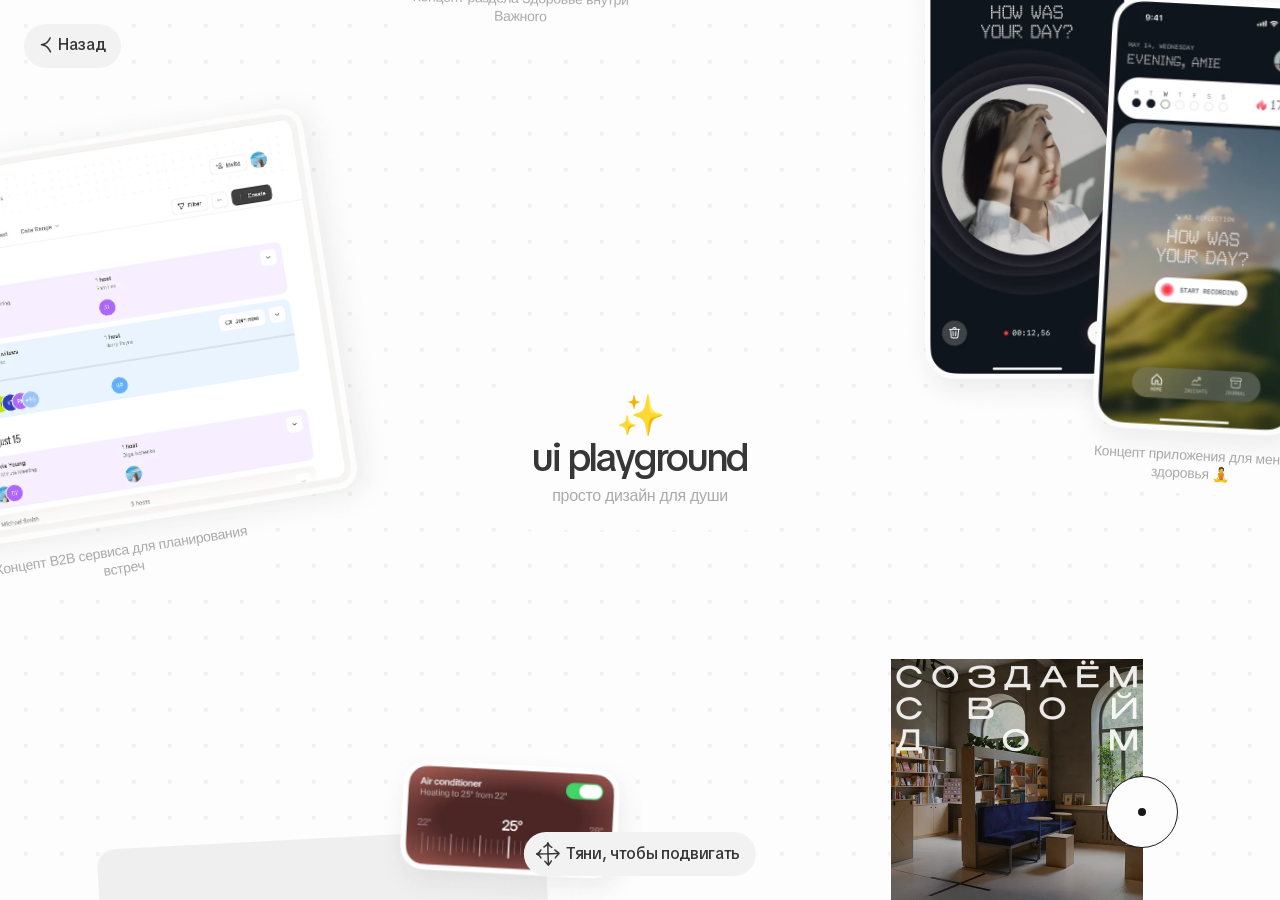
==== playground/index.html @ 8f20f281 "Add a pannable UI playground and update the site to Толмачева. The homepage teaser now opens a board" ====
<!doctype html>
<html lang="ru">
  <head>
    <meta charset="UTF-8" />
    <meta name="viewport" content="width=device-width, initial-scale=1.0" />
    <title>UI playground — Оля Толмачева — портфолио</title>
    <link rel="icon" href="../assets/ui/favicon.svg" type="image/svg+xml" />
    <link rel="icon" href="../assets/ui/favicon.png" type="image/png" sizes="32x32" />
    <link rel="apple-touch-icon" href="../assets/ui/apple-touch-icon.png" />
    <link rel="stylesheet" href="../styles.css" />
    <link rel="stylesheet" href="../playground.css" />
    <script>document.documentElement.classList.add("with-reveal");</script>
    <noscript><style>.portfolio, .portfolio img { opacity: 1; transform: none; }</style></noscript>
  </head>
  <body>
    <main class="portfolio board-page" aria-label="UI playground">
      <header class="board-chrome">
        <a class="board-back" href="../index.html">
          <img class="board-back__icon" src="../assets/ui/chevron-back.svg" alt="" width="20" height="20" />
          Назад
        </a>
      </header>

      <div class="board" data-board>
        <div class="board__canvas" data-board-canvas>
          <div class="board-title" data-board-title>
            <p class="board-title__name">✨ <br> ui playground</p>
            <p class="board-title__lead">просто дизайн для души</p>
          </div>

          <p class="board-item board-note" data-board-item style="--rot: 3deg; --hover-tilt: -3deg; left: 1190px; top: 440px; width: 229px;">Концепт приложения для&nbsp;мент. здоровья 🧘</p>
          <p class="board-item board-note" data-board-item style="--rot: -9deg; --hover-tilt: 3deg; left: 90px; top: 535px; width: 293px;">Концепт B2B сервиса для&nbsp;планирования встреч</p>
          <p class="board-item board-note" data-board-item style="--rot: 0deg; --hover-tilt: 3deg; left: 1002px; top: 920px; width: 252px;">Из концепта редизайна лендинга арх. бюро</p>
          <p class="board-item board-note" data-board-item style="--rot: -3deg; --hover-tilt: 3deg; left: 336px; top: 1299px; width: 252px;">Концепт приложения для&nbsp;умного дома</p>
          <p class="board-item board-note" data-board-item style="--rot: 1deg; --hover-tilt: 1deg; left: 512px; top: -17px; width: 245px;">Концепт раздела Здоровье внутри Важного</p>
          <p class="board-item board-note" data-board-item style="--rot: 0deg; --hover-tilt: 2deg; left: 1663px; top: 850px; width: 252px;">Из концепта редизайна лендинга арх. бюро</p>

          <figure class="board-item board-item--image" data-board-item style="--rot: 0deg; --hover-tilt: 4deg; left: 1015px; top: -64px; width: 260px;">
            <picture>
              <source type="image/webp" srcset="../assets/playground/pieces/phone-record.webp" />
              <img class="board-item__img" src="../assets/playground/pieces/phone-record.png" alt="" width="566" height="1062" />
            </picture>
          </figure>
          <figure class="board-item board-item--image" data-board-item style="--rot: 3deg; --hover-tilt: -4deg; left: 1192px; top: -11px; width: 260px;">
            <picture>
              <source type="image/webp" srcset="../assets/playground/pieces/phone-checkin.webp" />
              <img class="board-item__img" src="../assets/playground/pieces/phone-checkin.png" alt="" width="566" height="1062" />
            </picture>
          </figure>

          <figure class="board-item board-item--image" data-board-item style="--rot: -9deg; --hover-tilt: 3deg; left: -114px; top: 124px; width: 600px;">
            <picture>
              <source type="image/webp" srcset="../assets/playground/pieces/meetings-ui.webp" />
              <img class="board-item__img" src="../assets/playground/pieces/meetings-ui.png" alt="" width="1174" height="877" />
            </picture>
          </figure>

          <figure class="board-item board-item--image" data-board-item style="--rot: 0deg; --hover-tilt: 3deg; left: 1005px; top: 665px; width: 252px;">
            <picture>
              <source type="image/webp" srcset="../assets/playground/pieces/arch-square.webp" />
              <img class="board-item__img" src="../assets/playground/pieces/arch-square.png" alt="" width="504" height="504" />
            </picture>
          </figure>
          <figure class="board-item board-item--image" data-board-item style="--rot: 0deg; --hover-tilt: -6deg; left: 1220px; top: 782px; width: 72px;">
            <img class="board-item__img" src="../assets/playground/pieces/arch-cursor.svg" alt="" width="72" height="72" />
          </figure>

          <figure class="board-item board-item--image" data-board-item style="--rot: -6deg; --hover-tilt: 4deg; left: 765px; top: -441px; width: 210px; z-index: 11;">
            <picture>
              <source type="image/webp" srcset="../assets/playground/pieces/wiget-2-blue.webp" />
              <img class="board-item__img" src="../assets/playground/pieces/wiget-2-blue.png" alt="" width="444" height="434" />
            </picture>
          </figure>
          <figure class="board-item board-item--image" data-board-item style="--rot: 7deg; --hover-tilt: -4deg; left: 650px; top: -559px; width: 210px; z-index: 10;">
            <picture>
              <source type="image/webp" srcset="../assets/playground/pieces/wiget-1-pink.webp" />
              <img class="board-item__img" src="../assets/playground/pieces/wiget-1-pink.png" alt="" width="450" height="439" />
            </picture>
          </figure>
          <figure class="board-item board-item--image" data-board-item style="--rot: 1deg; --hover-tilt: -3deg; left: 512px; top: -471px; width: 260px;">
            <picture>
              <source type="image/webp" srcset="../assets/playground/pieces/health-phone.webp" />
              <img class="board-item__img" src="../assets/playground/pieces/health-phone.png" alt="" width="566" height="1058" />
            </picture>
          </figure>

          <figure class="board-item board-item--image" data-board-item style="--rot: -3deg; --hover-tilt: 4deg; left: 222px; top: 844px; width: 448px;">
            <picture>
              <source type="image/webp" srcset="../assets/playground/pieces/smart-home.webp" />
              <img class="board-item__img" src="../assets/playground/pieces/smart-home.png" alt="" width="896" height="896" />
            </picture>
          </figure>
          <figure class="board-item board-item--image" data-board-item style="--rot: 3deg; --hover-tilt: -4deg; left: 492px; top: 755px; width: 270px;">
            <picture>
              <source type="image/webp" srcset="../assets/playground/pieces/temperature.webp" />
              <img class="board-item__img" src="../assets/playground/pieces/temperature.png" alt="" width="603" height="365" />
            </picture>
          </figure>

          <figure class="board-item board-item--image" data-board-item style="--rot: 0deg; --hover-tilt: 2deg; left: 1573px; top: 536px; width: 461px;">
            <picture>
              <source type="image/webp" srcset="../assets/playground/pieces/arch-want.webp" />
              <img class="board-item__img" src="../assets/playground/pieces/arch-want.png" alt="" width="1042" height="784" />
            </picture>
          </figure>
        </div>
      </div>

      <p class="board-hint">
        <img class="board-hint__icon" src="../assets/playground/pieces/drag-icon.svg" alt="" width="24" height="24" />
        Тяни, чтобы подвигать
      </p>
    </main>

    <script src="../assets/js/playground-board.js"></script>
  </body>
</html>
---- styles.css ----
@font-face {
  font-family: "TikTok Sans";
  font-style: normal;
  font-weight: 400 500;
  font-display: swap;
  src: url("./assets/fonts/tiktok-sans-cyrillic.woff2") format("woff2");
  unicode-range: U+0301, U+0400-045F, U+0490-0491, U+04B0-04B1, U+2116;
}

@font-face {
  font-family: "TikTok Sans";
  font-style: normal;
  font-weight: 400 500;
  font-display: swap;
  src: url("./assets/fonts/tiktok-sans-latin-ext.woff2") format("woff2");
  unicode-range: U+0100-02BA, U+02BD-02C5, U+02C7-02CC, U+02CE-02D7, U+02DD-02FF, U+0304, U+0308, U+0329, U+1D00-1DBF, U+1E00-1E9F, U+1EF2-1EFF, U+2020, U+20A0-20C0, U+2113, U+2C60-2C7F, U+A720-A7FF;
}

@font-face {
  font-family: "TikTok Sans";
  font-style: normal;
  font-weight: 400 500;
  font-display: swap;
  src: url("./assets/fonts/tiktok-sans-latin.woff2") format("woff2");
  unicode-range: U+0000-00FF, U+0131, U+0152-0153, U+02BB-02BC, U+02C6, U+02DA, U+02DC, U+0304, U+0308, U+0329, U+2000-206F, U+20AC, U+2122, U+2191, U+2193, U+2212, U+2215, U+FEFF, U+FFFD;
}

:root {
  --color-bg: #fdfdfd;
  --color-bg-secondary: #f2f2f2;
  --color-dot: #EEEEEE;
  --dot-size: 4px;
  --dot-spacing: 36px;
  --color-surface: #f2f2f2;
  --color-text-primary: #373737;
  --color-text-secondary: #aaa;
  --color-text-contrast: #fff;
  --color-dark: #1e1e1e;
  --color-dark-alpha: rgba(255, 255, 255, 0.15);
  --radius-card: 8px;
  --radius-pill: 26px;
  --font-main: "Suisse Intl", "Inter", "Segoe UI", sans-serif;
  --font-display: "TikTok Sans", var(--font-main);
  --color-accent: #b5f874;
  --color-border: #dadada;
  --card-media-height: 280px;
  --cards-column-gap: 20px;
  --card-text-block-height: 46px;
}

* {
  box-sizing: border-box;
}

html,
body {
  height: 100%;
  margin: 0;
  background-color: var(--color-bg);
  color: var(--color-text-primary);
  font-family: var(--font-main);
  overflow: hidden;
  min-width: 0;
  -webkit-font-smoothing: antialiased;
  -moz-osx-font-smoothing: grayscale;
}

.portfolio {
  min-height: 100vh;
  display: flex;
  justify-content: center;
  position: relative;
  overflow: hidden;
  overflow-x: clip;
  isolation: isolate;
  max-width: 100%;
  opacity: 0;
  transform: translateY(-14px);
  transition:
    opacity 0.6s ease,
    transform 0.6s cubic-bezier(0.22, 1, 0.36, 1);
}

.portfolio.is-visible {
  opacity: 1;
  transform: translateY(0);
}

html.with-reveal :is(
  .case-hero-media,
  .case-panel,
  .case-media-panel,
  .case-carousel,
  .projects .card,
  .content > .playground,
  .content > .footer
) {
  opacity: 0;
  transform: translateY(14px);
  transition:
    opacity 0.6s ease,
    transform 0.6s cubic-bezier(0.22, 1, 0.36, 1);
}

html.with-reveal :is(
  .case-hero-media,
  .case-panel,
  .case-media-panel,
  .case-carousel,
  .projects .card,
  .content > .playground,
  .content > .footer
).reveal-up {
  transform: translateY(-14px);
}

html.with-reveal :is(
  .case-hero-media,
  .case-panel,
  .case-media-panel,
  .case-carousel,
  .projects .card,
  .content > .playground,
  .content > .footer
).is-inview {
  opacity: 1;
  transform: none;
}

html.with-reveal .case-split > .case-media-panel.is-inview {
  transition-delay: 40ms;
}

.portfolio img:not(.card__image):not(.playground__img):not(.menu__chevron):not(.playground__chevron):not(.footer__arrow):not(.case-back__icon):not(.board-back__icon):not(.board-hint__icon):not(.case-nav__marker):not(.case-list__bullet):not(.case-hero-media__img):not(.case-hero-lottie__layer):not(.case-media-panel__img):not(.case-carousel__media):not(.case-carousel__control-icon):not(.case-title__underline):not(.board-item__img) {
  opacity: 0;
  transform: translateY(-10px);
  transition:
    opacity 0.5s ease,
    transform 0.5s cubic-bezier(0.22, 1, 0.36, 1);
}

.portfolio img:not(.card__image):not(.playground__img):not(.menu__chevron):not(.playground__chevron):not(.footer__arrow):not(.case-back__icon):not(.board-back__icon):not(.board-hint__icon):not(.case-nav__marker):not(.case-list__bullet):not(.case-hero-media__img):not(.case-hero-lottie__layer):not(.case-media-panel__img):not(.case-carousel__media):not(.case-carousel__control-icon):not(.case-title__underline):not(.board-item__img).is-loaded {
  opacity: 1;
  transform: translateY(0);
}

.portfolio::before {
  content: "";
  position: fixed;
  inset: 24px;
  z-index: 0;
  pointer-events: none;
  background-color: var(--color-bg);
  background-image: url("./assets/ui/dot-square.svg");
  background-size: var(--dot-spacing) var(--dot-spacing);
}

.portfolio__container {
  width: min(1440px, 100%);
  max-width: 100%;
  min-width: 0;
  min-height: 100vh;
  padding: 0 24px;
  display: grid;
  grid-template-columns: minmax(0, 1fr) minmax(0, 2.05fr);
  gap: 20px;
  position: relative;
  z-index: 2;
}

.profile {
  height: 100vh;
  min-width: 0;
  max-width: 100%;
  display: flex;
  flex-direction: column;
  justify-content: space-between;
  padding: 24px 0;
  position: sticky;
  top: 0;
}

.profile > div:first-child {
  display: flex;
  flex-direction: column;
  gap: 24px;
}

.profile__avatar-block {
  position: relative;
  width: 157px;
  height: 84px;
  margin-bottom: 8px;
}

.profile__avatar-frame {
  position: absolute;
  left: -1px;
  top: -1px;
  padding: 4px;
  border-radius: 20px;
  background: #fff;
  box-shadow: 1px 2px 2px rgba(0, 0, 0, 0.1);
  transform: rotate(2deg);
}

.profile__avatar {
  width: 72px;
  height: 72px;
  border-radius: 16px;
  display: block;
  object-fit: cover;
  object-position: bottom;
}

.profile__name {
  position: absolute;
  left: 58px;
  top: 51px;
  width: 138px;
  z-index: 3;
}

.profile__name-badge {
  width: 138px;
  height: auto;
  display: block;
}

.profile__name-hint {
  position: absolute;
  left: 50%;
  top: calc(100% + 6px);
  transform: translateX(-50%) translateY(2px);
  opacity: 0;
  pointer-events: none;
  white-space: nowrap;
  padding: 8px 10px;
  border-radius: 32px;
  background: var(--color-bg);
  box-shadow: 0 4px 12px rgba(30, 30, 30, 0.10);
  border: 1px solid rgba(30, 30, 30, 0.10);
  color: var(--color-text-primary);
  font-family: var(--font-display);
  font-variation-settings: "wdth" 100;
  font-size: 14px;
  line-height: 18px;
  letter-spacing: -0.02em;
  font-weight: 500;
  transition:
    opacity 200ms ease,
    transform 200ms ease;
}

@media (hover: hover) {
  .profile__name:hover .profile__name-hint {
    opacity: 1;
    transform: translateX(-50%) translateY(0);
  }
}

.profile__about {
  width: 100%;
  max-width: 320px;
  margin: 0;
  font-size: 16px;
  line-height: 20px;
  letter-spacing: -0.02em;
}

.profile__about-arrow {
  display: inline-block;
  vertical-align: middle;
  margin-left: 2px;
  width: 35px;
  height: auto;
}

.profile__bottom {
  position: relative;
  display: flex;
  flex-direction: column;
  gap: 0;
}

.profile__squiggle {
  position: absolute;
  left: -24px;
  bottom: 86px;
  width: 255px;
  height: auto;
  pointer-events: none;
  user-select: none;
}

.content {
  max-height: 100vh;
  min-height: 0;
  min-width: 0;
  max-width: 100%;
  display: flex;
  flex-direction: column;
  gap: 20px;
  overflow-y: auto;
  scrollbar-width: none;
  padding: 24px 0 24px 0;
  background: var(--color-bg);
}

.projects {
  display: grid;
  grid-template-columns: repeat(2, minmax(0, 1fr));
  gap: 20px;
  min-width: 0;
  max-width: 100%;
}

.projects__col {
  display: flex;
  flex-direction: column;
  gap: var(--cards-column-gap);
}

.card {
  cursor: pointer;
  display: flex;
  flex-direction: column;
}

.card--link {
  text-decoration: none;
  color: inherit;
}

.card--link:visited {
  color: inherit;
}

.card__media {
  display: block;
  position: relative;
  width: 100%;
  height: var(--card-media-height);
  border-radius: var(--radius-card);
  overflow: hidden;
  flex-shrink: 0;
  background: var(--color-surface);
}

.card__media--tall {
  height: calc(var(--card-media-height) * 2 + var(--cards-column-gap) + var(--card-text-block-height));
}

.card__media--layered {
  background: #3a1458;
}

.card__media--layered picture {
  position: relative;
  z-index: 1;
  display: block;
  width: 100%;
  height: 100%;
}

.card__video {
  position: absolute;
  inset: 0;
  width: 100%;
  height: 100%;
  object-fit: cover;
  object-position: center;
  pointer-events: none;
  transform: translateY(0) scale(1);
  transition: transform 300ms ease-in-out;
}

.card__image {
  width: 100%;
  height: 100%;
  object-fit: cover;
  object-position: center;
  display: block;
  position: relative;
  z-index: 1;
  transform: translateY(0) scale(1);
  transition: transform 300ms ease-in-out;
}

.card__image--tall {
  object-fit: cover;
}

.card__meta {
  margin: 8px 0 0;
  padding-left: 4px;
  font-size: 14px;
  line-height: 18px;
  color: var(--color-text-secondary);
  letter-spacing: -0.02em;
}

.card__title {
  margin: 0;
  padding-left: 4px;
  font-family: var(--font-display);
  font-variation-settings: "wdth" 100;
  font-size: 16px;
  line-height: 20px;
  letter-spacing: -0.02em;
  font-weight: 500;
  transition: opacity 300ms ease-in-out;
}

.card__media:hover .card__image,
.card--link:hover .card__image,
.card__media:hover .card__video,
.card--link:hover .card__video {
  transform: translateY(-1px) scale(1.04);
}

.card__title:hover,
.card--link:hover .card__title {
  opacity: 0.6;
}

.playground {
  display: block;
  text-decoration: none;
  color: inherit;
  cursor: pointer;
  position: relative;
  width: 100%;
  height: 280px;
  border-radius: var(--radius-card);
  overflow: hidden;
  isolation: isolate;
  flex-shrink: 0;
}

.playground__layer {
  position: absolute;
  inset: 0;
}

.playground__img {
  width: 100%;
  height: 100%;
  display: block;
  object-fit: cover;
  transform: translateY(0) scale(1);
  transition: transform 300ms ease-in-out;
}

.playground__layer--fg {
  z-index: 1;
}

.playground__blur {
  position: absolute;
  left: 0;
  right: 0;
  bottom: 0;
  z-index: 2;
  padding: 20px;
  display: flex;
  align-items: flex-end;
  justify-content: space-between;
  background: rgba(255, 255, 255, 0.01);
}

.playground__tag {
  display: inline-flex;
  align-items: center;
  min-height: 36px;
  padding: 8px 12px 10px;
  border-radius: 35px;
  background: var(--color-dark-alpha);
  backdrop-filter: blur(4px);
  color: var(--color-text-contrast);
  font-size: 16px;
  line-height: 20px;
  letter-spacing: -0.02em;
  font-weight: 450;
  transition: opacity 300ms ease-in-out;
}

.playground__button {
  width: 36px;
  height: 36px;
  border: 0;
  padding: 0;
  border-radius: 48px;
  background: var(--color-dark-alpha);
  backdrop-filter: blur(4px);
  display: inline-flex;
  align-items: center;
  justify-content: center;
}

.playground__chevron {
  display: block;
  width: 20px;
  height: 20px;
  transform: scaleX(-1);
}

.playground__button:hover {
  opacity: 0.7;
  transition: background-color 300ms ease-in-out, opacity 300ms ease-in-out;
}

.playground__button:focus-visible {
  outline: 2px solid var(--color-text-contrast);
  outline-offset: 2px;
}

.playground:hover .playground__img {
  transform: translateY(-1px) scale(1.04);
}

.playground__tag:hover {
  opacity: 0.6;
}

.footer {
  position: relative;
  box-sizing: border-box;
  height: 84px;
  width: 100%;
  max-width: 100%;
  min-width: 0;
  background: var(--color-dark);
  color: var(--color-text-contrast);
  border-radius: var(--radius-card);
  padding: 0 20px 0 24px;
  display: flex;
  align-items: center;
  justify-content: space-between;
  gap: 16px;
  overflow: hidden;
  flex-shrink: 0;
}

.footer__text {
  margin: 0;
  min-width: 0;
  display: flex;
  align-items: flex-start;
  flex-wrap: wrap;
  gap: 0;
  font-family: var(--font-display);
  font-size: 24px;
  line-height: 28px;
  font-weight: 500;
  letter-spacing: -0.03em;
  text-transform: lowercase;
  font-variation-settings: "wdth" 100;
}

@media (min-width: 1121px) {
  .footer__text {
    height: 30px;
    flex-wrap: nowrap;
    white-space: nowrap;
  }
}

.footer__highlight {
  display: block;
  margin-left: 2px;
  flex-shrink: 0;
}

.footer__arrow {
  position: absolute;
  right: 394px;
  top: -21px;
  width: 52px;
  height: auto;
  pointer-events: none;
  user-select: none;
  transform: scaleX(-1) rotate(20deg);
}

.footer__contacts {
  position: relative;
  z-index: 1;
  display: flex;
  align-items: center;
  gap: 0;
  flex-wrap: wrap;
  max-width: 100%;
  min-width: 0;
}

.menu {
  display: flex;
  align-items: center;
  gap: 0;
  flex-wrap: wrap;
  max-width: 100%;
  min-width: 0;
}

.menu__button {
  text-decoration: none;
  border-radius: var(--radius-pill);
  height: 44px;
  padding: 12px 16px 15px;
  display: inline-flex;
  align-items: center;
  color: var(--color-text-contrast);
  font-family: var(--font-display);
  font-variation-settings: "wdth" 100;
  font-size: 16px;
  line-height: 20px;
  letter-spacing: -0.02em;
  font-weight: 500;
  transition: background-color 300ms ease-in-out, opacity 300ms ease-in-out;
}

.menu__button--nav {
  background: var(--color-surface);
  color: var(--color-text-primary);
}

.menu__button--nav:hover {
  background: #B5F874;
  color: var(--color-text-primary);
}

.menu__button--resume {
  padding-right: 12px;
}

.menu__chevron {
  display: block;
  width: 20px;
  height: 20px;
  transform: scaleX(-1);
}

.menu__button--secondary {
  background: var(--color-dark-alpha);
}

.menu__button--secondary:hover {
  opacity: 0.7;
}

.bottom-nav {
  display: none;
}

@media (min-width: 769px) and (max-width: 1280px) {
  html,
  body {
    height: auto;
    overflow-x: clip;
    overflow-y: auto;
  }

  .portfolio {
    height: auto;
    min-height: 100vh;
    overflow: visible;
  }

  .portfolio__container {
    height: auto;
    padding: 0 24px;
    grid-template-columns: minmax(0, 1fr);
    gap: 0px;
  }

  .profile {
    height: auto;
    position: static;
    padding: 20px 0;
    gap: 32px;
    align-items: center;
  }

  .profile > div:first-child {
    align-items: center;
    text-align: center;
    width: 100%;
  }

  .profile__avatar-block {
    margin-left: auto;
    margin-right: auto;
  }

  .profile__about {
    width: 100%;
    max-width: 420px;
    margin: 0 auto;
    text-align: center;
  }

  .profile__bottom {
    display: flex;
    flex-direction: column;
    align-items: center;
    width: 100%;
  }

  .menu {
    justify-content: center;
  }

  .profile__squiggle {
    visibility: hidden;
  }

  .content {
    max-height: none;
    height: auto;
    overflow: visible;
    gap: 16px;
    padding: 24px 0 20px 0;
  }

  .projects {
    gap: 16px;
  }

  .projects__col {
    container-type: inline-size;
    gap: 16px;
  }

  .card__media,
  .card__media--tall {
    height: calc(100cqw * 280 / 450);
    aspect-ratio: auto;
  }

  .card__media--tall {
    height: calc((100cqw * 280 / 450) * 2 + 16px + var(--card-text-block-height));
  }

  .playground {
    height: auto;
    aspect-ratio: 921 / 280;
  }

  .playground__blur {
    padding: 16px;
  }

}

@media (min-width: 769px) and (max-width: 1120px) {

  .profile {
    padding: 24px 0 20px;
  }

  .profile__squiggle {
    visibility: hidden;
  }

  .footer {
    height: auto;
    min-height: 0;
    flex-direction: column;
    align-items: center;
    justify-content: center;
    text-align: center;
    gap: 8px;
    padding: 20px;
  }

  .footer__text {
    justify-content: center;
    text-align: center;
  }

  .footer__contacts {
    justify-content: center;
    width: 100%;
    max-width: 100%;
    gap: 0px;
  }

  .footer__arrow {
    left: 150px;
  }
}

@media (max-width: 768px) {
  html,
  body {
    height: auto;
    overflow-x: clip;
    overflow-y: auto;
  }

  .portfolio {
    height: auto;
    min-height: 100vh;
    overflow: visible;
  }

  .portfolio__container {
    height: auto;
    padding: 0 16px;
    gap: 0px;
    grid-template-columns: minmax(0, 1fr);
  }

  .profile {
    height: auto;
    gap: 32px;
    position: static;
    align-items: center;
    width: 100%;
    max-width: 100%;
    padding: 24px 0 20px;
  }

  .profile > div:first-child {
    align-items: center;
    text-align: center;
    width: 100%;
    max-width: 100%;
  }

  .profile__avatar-block {
    margin-left: auto;
    margin-right: auto;
  }

  .profile__about {
    margin: 0 0px;
    width: 100%;
    max-width: 420px;
  }

  .profile__bottom {
    display: flex;
    flex-direction: column;
    align-items: center;
    width: 100%;
    max-width: 100%;
  }

  .profile__squiggle {
    visibility: hidden;
  }

  .footer__arrow {
    display: none;
  }

  .projects {
    grid-template-columns: 1fr;
  }

  .content {
    max-height: none;
    height: auto;
    overflow: visible;
    padding-right: 0;
  }

  .card__media,
  .card__media--tall {
    height: auto;
    aspect-ratio: 450 / 280;
  }

  .card__media--tall {
    aspect-ratio: 450 / 630;
  }

  .playground {
    height: auto;
    aspect-ratio: 921 / 280;
  }

  .footer {
    height: auto;
    min-height: 0;
    flex-direction: column;
    align-items: center;
    justify-content: center;
    text-align: center;
    gap: 20px;
    padding: 20px 16px;
  }

  .footer__text {
    height: 28px;
  }

  .footer__contacts,
  .menu {
    justify-content: center;
    width: 100%;
    max-width: 100%;
  }

  .menu__button {
    flex-shrink: 1;
  }
}

@media (max-width: 1120px) {
  .portfolio {
    padding-bottom: calc(64px + env(safe-area-inset-bottom, 0px));
  }

  .profile__bottom {
    display: none;
  }

  .bottom-nav {
    display: flex;
    justify-content: center;
    position: fixed;
    left: 24px;
    right: 24px;
    bottom: calc(12px + env(safe-area-inset-bottom, 0px));
    z-index: 100;
    margin: 0;
    pointer-events: none;
  }

  .bottom-nav__bar {
    display: flex;
    align-items: center;
    width: fit-content;
    max-width: 100%;
    gap: 0;
    padding: 4px;
    background: #fff;
    border-radius: 52px;
    box-shadow:
      0 4px 20px rgba(0, 0, 0, 0.08),
      0 1px 4px rgba(0, 0, 0, 0.06);
    pointer-events: auto;
  }

  .bottom-nav__bar .menu__button {
    flex: 0 0 auto;
    flex-shrink: 0;
  }
}

@media (max-width: 768px) {
  .bottom-nav {
    left: 16px;
    right: 16px;
  }
}

@media (max-width: 480px) {
  .portfolio__container {
    padding: 0 12px;
  }

  .profile__about {
    max-width: 320px;
  }

  .bottom-nav {
    left: 12px;
    right: 12px;
  }

  .menu__button {
    padding: 10px 12px 12px;
    height: 40px;
  }

  .menu__button--resume {
    padding-right: 10px;
  }

  .footer {
    padding: 20px 12px;
  }

  .footer__text {
    height: auto;
    justify-content: center;
  }
}

@media (prefers-reduced-motion: reduce) {
  .portfolio,
  .portfolio img:not(.card__image):not(.playground__img):not(.menu__chevron):not(.playground__chevron):not(.footer__arrow):not(.case-back__icon):not(.board-back__icon):not(.board-hint__icon):not(.case-nav__marker):not(.case-list__bullet):not(.case-hero-media__img):not(.case-hero-lottie__layer):not(.case-media-panel__img):not(.case-carousel__media):not(.case-carousel__control-icon):not(.case-title__underline):not(.board-item__img),
  html.with-reveal :is(
    .case-hero-media,
    .case-panel,
    .case-media-panel,
    .case-carousel,
    .projects .card,
    .content > .playground,
    .content > .footer
  ) {
    opacity: 1;
    transform: none;
    transition: none;
  }

  .card__video,
  .card__image {
    transform: none;
    transition: none;
  }

  .profile__name-hint {
    transition: none;
  }

  .card__media:hover .card__image,
  .card--link:hover .card__image,
  .card__media:hover .card__video,
  .card--link:hover .card__video {
    transform: none;
  }
}
---- playground.css ----
/* UI Playground — pannable board. Extends homepage tokens from styles.css. */

.portfolio.board-page {
  width: 100%;
  height: 100%;
  min-height: 100vh;
}

html:has(.board-page) {
  overscroll-behavior: none;
}

.board-chrome {
  position: fixed;
  top: 24px;
  left: 24px;
  z-index: 8;
}

.board-back {
  display: inline-flex;
  align-items: center;
  gap: 2px;
  height: 44px;
  padding: 12px 16px 15px 12px;
  border-radius: var(--radius-pill);
  background: var(--color-bg-secondary);
  color: var(--color-text-primary);
  text-decoration: none;
  font-family: var(--font-display);
  font-variation-settings: "wdth" 100;
  font-size: 16px;
  line-height: 20px;
  letter-spacing: -0.02em;
  font-weight: 500;
  width: fit-content;
  transition: background-color 300ms ease-in-out;
}

.board-back:hover {
  background: var(--color-accent);
}

.board-back__icon {
  display: block;
  width: 20px;
  height: 20px;
}

.board {
  position: fixed;
  inset: 0;
  z-index: 1;
  overflow: hidden;
  cursor: grab;
  touch-action: none;
  user-select: none;
  -webkit-user-select: none;
}

.board.is-panning {
  cursor: grabbing;
}

.board__canvas {
  position: absolute;
  top: 0;
  left: 0;
  width: 1440px;
  height: 1935px;
  will-change: transform;
}

.board-title {
  position: absolute;
  left: 604px;
  top: 376px;
  width: 300px;
  padding: 24px;
  border-radius: 46px;
  background: var(--color-bg);
  display: flex;
  flex-direction: column;
  align-items: center;
  gap: 8px;
  pointer-events: none;
}

.board-title__name,
.board-title__lead {
  margin: 0;
  width: 100%;
  text-align: center;
}

.board-title__name {
  font-family: var(--font-display);
  font-variation-settings: "wdth" 100;
  font-size: 40px;
  line-height: 42px;
  letter-spacing: -0.04em;
  font-weight: 500;
  text-transform: lowercase;
  color: var(--color-text-primary);
}

.board-title__lead {
  font-size: 16px;
  line-height: 20px;
  letter-spacing: -0.02em;
  color: var(--color-text-secondary);
}

.board-item {
  position: absolute;
  margin: 0;
  cursor: grab;
  touch-action: none;
  transform: rotate(var(--rot, 0deg));
  transform-origin: center center;
}

.board-item--image {
  z-index: 3;
  padding: 0;
  border: 0;
  background: none;
  filter: drop-shadow(0 0 0 transparent);
  transition:
    transform 280ms cubic-bezier(0.22, 1, 0.36, 1),
    filter 280ms ease;
}

.board-item--image:hover {
  z-index: 4;
  transform: rotate(calc(var(--rot, 0deg) + var(--hover-tilt, 3deg))) translateY(-8px);
  filter: drop-shadow(4px 10px 8px rgba(55, 55, 55, 0.4));
}

.board-item--image.is-dragging {
  cursor: grabbing;
  z-index: 5;
  transition: none;
  transform: rotate(var(--rot, 0deg)) translateY(-6px);
  filter: drop-shadow(5px 12px 8px rgba(55, 55, 55, 0.44));
}

.board-item__img {
  display: block;
  width: 100%;
  height: auto;
  pointer-events: none;
  -webkit-user-drag: none;
}

.board-note {
  z-index: 1;
  box-sizing: border-box;
  padding: 12px;
  border-radius: 12px;
  background: var(--color-bg);
  color: var(--color-text-secondary);
  font-size: 14px;
  line-height: 18px;
  letter-spacing: -0.02em;
  text-align: center;
  box-shadow: 0 0 0 transparent;
  transition:
    transform 280ms cubic-bezier(0.22, 1, 0.36, 1),
    box-shadow 280ms ease;
}

.board-note:hover {
  transform: rotate(calc(var(--rot, 0deg) + var(--hover-tilt, 3deg))) translateY(-8px);
  box-shadow: 4px 10px 8px rgba(55, 55, 55, 0.4);
}

.board-note.is-dragging {
  cursor: grabbing;
  z-index: 1;
  transition: none;
  transform: rotate(var(--rot, 0deg)) translateY(-6px);
  box-shadow: 5px 12px 8px rgba(55, 55, 55, 0.44);
}

.board-hint {
  position: fixed;
  left: 50%;
  bottom: 24px;
  z-index: 8;
  display: inline-flex;
  align-items: center;
  justify-content: center;
  gap: 6px;
  height: 44px;
  margin: 0;
  padding: 0 16px 1px 12px;
  transform: translateX(-50%);
  pointer-events: none;
  border-radius: var(--radius-pill);
  background: var(--color-bg-secondary);
  font-family: var(--font-display);
  font-variation-settings: "wdth" 100;
  font-size: 16px;
  line-height: 20px;
  letter-spacing: -0.02em;
  font-weight: 500;
  color: var(--color-text-primary);
  white-space: nowrap;
}

.board-hint__icon {
  display: block;
  width: 24px;
  height: 24px;
}

@media (prefers-reduced-motion: reduce) {
  .board-item--image,
  .board-item--image:hover,
  .board-item--image.is-dragging,
  .board-note,
  .board-note:hover,
  .board-note.is-dragging {
    transition: none;
    transform: rotate(var(--rot, 0deg));
  }
}
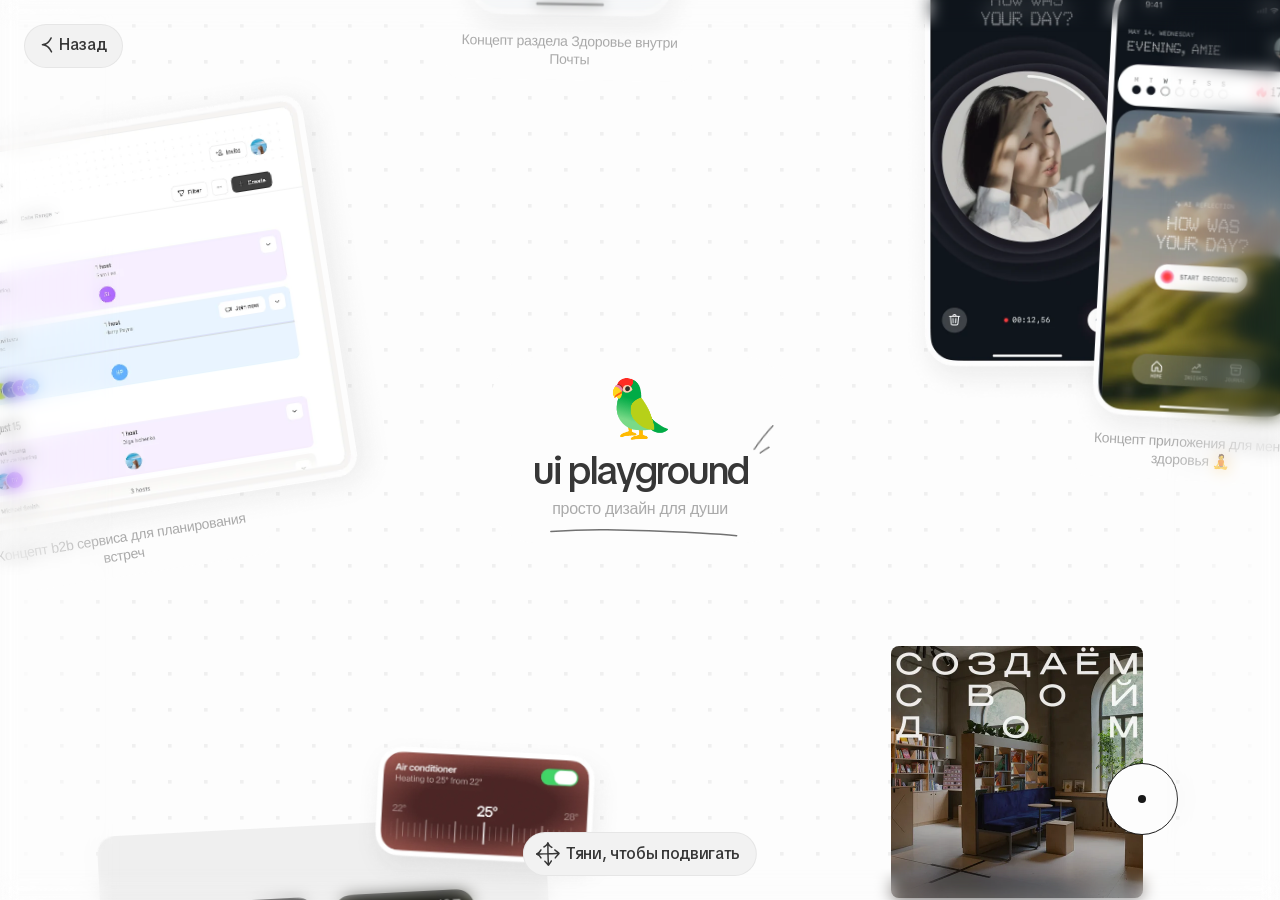
==== commit 81ace49d: "Expand the playground board and polish case media. Add new board pieces, edge fade, and recode the c" ====
--- a/playground/index.html
+++ b/playground/index.html
@@ -3,7 +3,7 @@
   <head>
     <meta charset="UTF-8" />
     <meta name="viewport" content="width=device-width, initial-scale=1.0" />
-    <title>UI playground — Оля Толмачева — портфолио</title>
+    <title>Оля Толмачева / UI playground</title>
     <link rel="icon" href="../assets/ui/favicon.svg" type="image/svg+xml" />
     <link rel="icon" href="../assets/ui/favicon.png" type="image/png" sizes="32x32" />
     <link rel="apple-touch-icon" href="../assets/ui/apple-touch-icon.png" />
@@ -24,16 +24,27 @@
       <div class="board" data-board>
         <div class="board__canvas" data-board-canvas>
           <div class="board-title" data-board-title>
-            <p class="board-title__name">✨ <br> ui playground</p>
+            <p class="board-title__name"><span class="board-title__spark" aria-hidden="true">🦜</span><span class="board-title__label">ui playground</span></p>
             <p class="board-title__lead">просто дизайн для души</p>
           </div>
 
+          <figure class="board-item board-item--image board-item--doodle" data-board-item style="--rot: 8deg; --hover-tilt: -4deg; left: 1858px; top: 493px; width: 255px; z-index: 10;">
+            <img class="board-item__img" src="../assets/ui/squiggle.svg" alt="" width="255" height="76" />
+          </figure>
+          <figure class="board-item board-item--image board-item--doodle" data-board-item style="--rot: 8deg; --hover-tilt: -4deg; left: 869px; top: 443px; width: 17px; opacity: 0.7;">
+            <img class="board-item__img" src="../assets/playground/pieces/roscherk.svg" alt="" width="17" height="32" />
+          </figure>
+          <figure class="board-item board-item--image board-item--doodle" data-board-item style="--rot: 0deg; --hover-tilt: -4deg; left: 664px; top: 548px; width: 188px; opacity: 0.7;">
+            <img class="board-item__img" src="../assets/playground/pieces/Vector 10366.svg" alt="" width="17" height="32" />
+          </figure>
+        
           <p class="board-item board-note" data-board-item style="--rot: 3deg; --hover-tilt: -3deg; left: 1190px; top: 440px; width: 229px;">Концепт приложения для&nbsp;мент. здоровья 🧘</p>
-          <p class="board-item board-note" data-board-item style="--rot: -9deg; --hover-tilt: 3deg; left: 90px; top: 535px; width: 293px;">Концепт B2B сервиса для&nbsp;планирования встреч</p>
+          <p class="board-item board-note" data-board-item style="--rot: -9deg; --hover-tilt: 3deg; left: 90px; top: 535px; width: 293px;">Концепт b2b сервиса для&nbsp;планирования встреч</p>
           <p class="board-item board-note" data-board-item style="--rot: 0deg; --hover-tilt: 3deg; left: 1002px; top: 920px; width: 252px;">Из концепта редизайна лендинга арх. бюро</p>
           <p class="board-item board-note" data-board-item style="--rot: -3deg; --hover-tilt: 3deg; left: 336px; top: 1299px; width: 252px;">Концепт приложения для&nbsp;умного дома</p>
-          <p class="board-item board-note" data-board-item style="--rot: 1deg; --hover-tilt: 1deg; left: 512px; top: -17px; width: 245px;">Концепт раздела Здоровье внутри Важного</p>
+          <p class="board-item board-note" data-board-item style="--rot: 1deg; --hover-tilt: 1deg; left: 561px; top: 39px; width: 245px;">Концепт раздела Здоровье внутри Почты</p>
           <p class="board-item board-note" data-board-item style="--rot: 0deg; --hover-tilt: 2deg; left: 1663px; top: 850px; width: 252px;">Из концепта редизайна лендинга арх. бюро</p>
+          <p class="board-item board-note" data-board-item style="--rot: 2deg; --hover-tilt: -2deg; left: 61px; top: -130px; width: 250px;">Мой любимый мем</p>
 
           <figure class="board-item board-item--image" data-board-item style="--rot: 0deg; --hover-tilt: 4deg; left: 1015px; top: -64px; width: 260px;">
             <picture>
@@ -55,7 +66,7 @@
             </picture>
           </figure>
 
-          <figure class="board-item board-item--image" data-board-item style="--rot: 0deg; --hover-tilt: 3deg; left: 1005px; top: 665px; width: 252px;">
+          <figure class="board-item board-item--image board-item--rounded" data-board-item style="--rot: 0deg; --hover-tilt: 3deg; left: 1005px; top: 665px; width: 252px;">
             <picture>
               <source type="image/webp" srcset="../assets/playground/pieces/arch-square.webp" />
               <img class="board-item__img" src="../assets/playground/pieces/arch-square.png" alt="" width="504" height="504" />
@@ -65,19 +76,19 @@
             <img class="board-item__img" src="../assets/playground/pieces/arch-cursor.svg" alt="" width="72" height="72" />
           </figure>
 
-          <figure class="board-item board-item--image" data-board-item style="--rot: -6deg; --hover-tilt: 4deg; left: 765px; top: -441px; width: 210px; z-index: 11;">
+          <figure class="board-item board-item--image" data-board-item style="--rot: -6deg; --hover-tilt: 4deg; left: 813px; top: -372px; width: 210px; z-index: 11;">
             <picture>
               <source type="image/webp" srcset="../assets/playground/pieces/wiget-2-blue.webp" />
               <img class="board-item__img" src="../assets/playground/pieces/wiget-2-blue.png" alt="" width="444" height="434" />
             </picture>
           </figure>
-          <figure class="board-item board-item--image" data-board-item style="--rot: 7deg; --hover-tilt: -4deg; left: 650px; top: -559px; width: 210px; z-index: 10;">
+          <figure class="board-item board-item--image" data-board-item style="--rot: 7deg; --hover-tilt: -4deg; left: 707px; top: -486px; width: 210px; z-index: 10;">
             <picture>
               <source type="image/webp" srcset="../assets/playground/pieces/wiget-1-pink.webp" />
               <img class="board-item__img" src="../assets/playground/pieces/wiget-1-pink.png" alt="" width="450" height="439" />
             </picture>
           </figure>
-          <figure class="board-item board-item--image" data-board-item style="--rot: 1deg; --hover-tilt: -3deg; left: 512px; top: -471px; width: 260px;">
+          <figure class="board-item board-item--image" data-board-item style="--rot: 1deg; --hover-tilt: -3deg; left: 561px; top: -413px; width: 260px;">
             <picture>
               <source type="image/webp" srcset="../assets/playground/pieces/health-phone.webp" />
               <img class="board-item__img" src="../assets/playground/pieces/health-phone.png" alt="" width="566" height="1058" />
@@ -90,7 +101,7 @@
               <img class="board-item__img" src="../assets/playground/pieces/smart-home.png" alt="" width="896" height="896" />
             </picture>
           </figure>
-          <figure class="board-item board-item--image" data-board-item style="--rot: 3deg; --hover-tilt: -4deg; left: 492px; top: 755px; width: 270px;">
+          <figure class="board-item board-item--image" data-board-item style="--rot: 3deg; --hover-tilt: -4deg; left: 467px; top: 754px; width: 270px;">
             <picture>
               <source type="image/webp" srcset="../assets/playground/pieces/temperature.webp" />
               <img class="board-item__img" src="../assets/playground/pieces/temperature.png" alt="" width="603" height="365" />
@@ -103,7 +114,18 @@
               <img class="board-item__img" src="../assets/playground/pieces/arch-want.png" alt="" width="1042" height="784" />
             </picture>
           </figure>
+
+          <figure class="board-item board-item--image board-item--rounded" data-board-item style="--rot: 2deg; --hover-tilt: 2deg; left: 61px; top: -310px; width: 250px; opacity: 0.9;">
+            <picture>
+              <source type="image/webp" srcset="../assets/playground/pieces/images.webp" />
+              <img class="board-item__img" src="../assets/playground/pieces/images.jpeg" alt="" width="529" height="378" />
+            </picture>
+          </figure>
         </div>
+        <div class="board-blur board-blur--left" aria-hidden="true"></div>
+        <div class="board-blur board-blur--right" aria-hidden="true"></div>
+        <div class="board-blur board-blur--top" aria-hidden="true"></div>
+        <div class="board-blur board-blur--bottom" aria-hidden="true"></div>
       </div>
 
       <p class="board-hint">
--- a/playground.css
+++ b/playground.css
@@ -4,6 +4,10 @@
   width: 100%;
   height: 100%;
   min-height: 100vh;
+}
+
+.portfolio.board-page.is-visible {
+  transform: none;
 }
 
 html:has(.board-page) {
@@ -34,6 +38,7 @@
   letter-spacing: -0.02em;
   font-weight: 500;
   width: fit-content;
+  border: 1px solid #37373710;
   transition: background-color 300ms ease-in-out;
 }
 
@@ -62,13 +67,65 @@
   cursor: grabbing;
 }
 
+.board-blur {
+  position: absolute;
+  z-index: 6;
+  pointer-events: none;
+  backdrop-filter: blur(8px);
+  -webkit-backdrop-filter: blur(8px);
+}
+
+.board-blur--left,
+.board-blur--right {
+  top: 0;
+  bottom: 0;
+  width: 120px;
+}
+
+.board-blur--top,
+.board-blur--bottom {
+  left: 0;
+  right: 0;
+  height: 32px;
+}
+
+.board-blur--left {
+  left: 0;
+  -webkit-mask-image: linear-gradient(to left, transparent, #fdfdfd);
+  mask-image: linear-gradient(to left, transparent, #fdfdfd);
+}
+
+.board-blur--right {
+  right: 0;
+  -webkit-mask-image: linear-gradient(to right, transparent, #fdfdfd);
+  mask-image: linear-gradient(to right, transparent, #fdfdfd);
+}
+
+.board-blur--top {
+  top: 0;
+  -webkit-mask-image: linear-gradient(to top, transparent, #fdfdfd);
+  mask-image: linear-gradient(to top, transparent, #fdfdfd);
+}
+
+.board-blur--bottom {
+  bottom: 0;
+  -webkit-mask-image: linear-gradient(to bottom, transparent, #fdfdfd);
+  mask-image: linear-gradient(to bottom, transparent, #fdfdfd);
+}
+
+@media (prefers-reduced-transparency: reduce) {
+  .board-blur {
+    backdrop-filter: none;
+    -webkit-backdrop-filter: none;
+  }
+}
+
 .board__canvas {
   position: absolute;
   top: 0;
   left: 0;
   width: 1440px;
   height: 1935px;
-  will-change: transform;
 }
 
 .board-title {
@@ -94,6 +151,9 @@
 }
 
 .board-title__name {
+  display: flex;
+  flex-direction: column;
+  align-items: center;
   font-family: var(--font-display);
   font-variation-settings: "wdth" 100;
   font-size: 40px;
@@ -102,6 +162,14 @@
   font-weight: 500;
   text-transform: lowercase;
   color: var(--color-text-primary);
+}
+
+.board-title__spark {
+  letter-spacing: 0;
+}
+
+.board-title__label {
+  margin-right: -0.04em;
 }
 
 .board-title__lead {
@@ -145,12 +213,31 @@
   filter: drop-shadow(5px 12px 8px rgba(55, 55, 55, 0.44));
 }
 
+.board-item--doodle {
+  z-index: 2;
+}
+
+.board-item--doodle:hover,
+.board-item--doodle.is-dragging {
+  filter: none;
+}
+
 .board-item__img {
   display: block;
   width: 100%;
   height: auto;
   pointer-events: none;
   -webkit-user-drag: none;
+}
+
+.board-item--rounded picture {
+  display: block;
+  overflow: hidden;
+  border-radius: 8 px;
+}
+
+.board-item--rounded .board-item__img {
+  border-radius: 8px;
 }
 
 .board-note {
@@ -207,12 +294,20 @@
   font-weight: 500;
   color: var(--color-text-primary);
   white-space: nowrap;
+  border: 1px solid #37373710;
 }
 
 .board-hint__icon {
   display: block;
   width: 24px;
   height: 24px;
+}
+
+.board-title__spark {
+  margin-bottom: 12px;
+  font-size: 56px;
+  line-height: 56px;
+
 }
 
 @media (prefers-reduced-motion: reduce) {
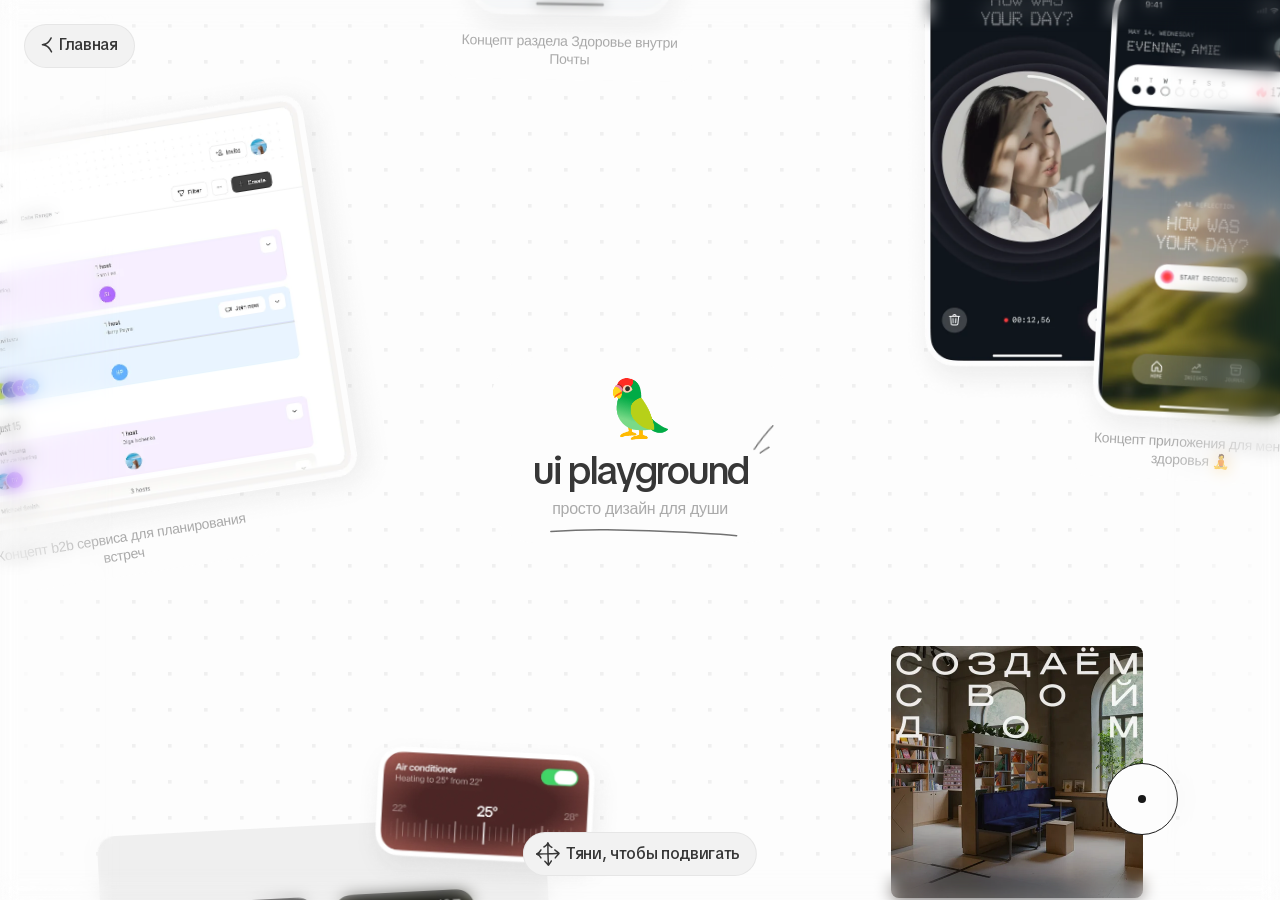
==== commit b003d475: "Turn case footers into next-case links. The old contact bar now points to the next study, back butto" ====
--- a/playground/index.html
+++ b/playground/index.html
@@ -17,7 +17,7 @@
       <header class="board-chrome">
         <a class="board-back" href="../index.html">
           <img class="board-back__icon" src="../assets/ui/chevron-back.svg" alt="" width="20" height="20" />
-          Назад
+          Главная
         </a>
       </header>
 
--- a/styles.css
+++ b/styles.css
@@ -131,7 +131,7 @@
   transition-delay: 40ms;
 }
 
-.portfolio img:not(.card__image):not(.playground__img):not(.menu__chevron):not(.playground__chevron):not(.footer__arrow):not(.case-back__icon):not(.board-back__icon):not(.board-hint__icon):not(.case-nav__marker):not(.case-list__bullet):not(.case-hero-media__img):not(.case-hero-lottie__layer):not(.case-media-panel__img):not(.case-carousel__media):not(.case-carousel__control-icon):not(.case-title__underline):not(.board-item__img) {
+.portfolio img:not(.card__image):not(.playground__img):not(.menu__chevron):not(.playground__chevron):not(.footer__arrow):not(.footer__squiggle):not(.case-back__icon):not(.board-back__icon):not(.board-hint__icon):not(.case-nav__marker):not(.case-list__bullet):not(.case-hero-media__img):not(.case-hero-lottie__layer):not(.case-media-panel__img):not(.case-carousel__media):not(.case-carousel__control-icon):not(.case-title__underline):not(.board-item__img):not(.footer__next-chevron) {
   opacity: 0;
   transform: translateY(-10px);
   transition:
@@ -139,7 +139,7 @@
     transform 0.5s cubic-bezier(0.22, 1, 0.36, 1);
 }
 
-.portfolio img:not(.card__image):not(.playground__img):not(.menu__chevron):not(.playground__chevron):not(.footer__arrow):not(.case-back__icon):not(.board-back__icon):not(.board-hint__icon):not(.case-nav__marker):not(.case-list__bullet):not(.case-hero-media__img):not(.case-hero-lottie__layer):not(.case-media-panel__img):not(.case-carousel__media):not(.case-carousel__control-icon):not(.case-title__underline):not(.board-item__img).is-loaded {
+.portfolio img:not(.card__image):not(.playground__img):not(.menu__chevron):not(.playground__chevron):not(.footer__arrow):not(.footer__squiggle):not(.case-back__icon):not(.board-back__icon):not(.board-hint__icon):not(.case-nav__marker):not(.case-list__bullet):not(.case-hero-media__img):not(.case-hero-lottie__layer):not(.case-media-panel__img):not(.case-carousel__media):not(.case-carousel__control-icon):not(.case-title__underline):not(.board-item__img):not(.footer__next-chevron).is-loaded {
   opacity: 1;
   transform: translateY(0);
 }
@@ -993,7 +993,7 @@
 
 @media (prefers-reduced-motion: reduce) {
   .portfolio,
-  .portfolio img:not(.card__image):not(.playground__img):not(.menu__chevron):not(.playground__chevron):not(.footer__arrow):not(.case-back__icon):not(.board-back__icon):not(.board-hint__icon):not(.case-nav__marker):not(.case-list__bullet):not(.case-hero-media__img):not(.case-hero-lottie__layer):not(.case-media-panel__img):not(.case-carousel__media):not(.case-carousel__control-icon):not(.case-title__underline):not(.board-item__img),
+  .portfolio img:not(.card__image):not(.playground__img):not(.menu__chevron):not(.playground__chevron):not(.footer__arrow):not(.footer__squiggle):not(.case-back__icon):not(.board-back__icon):not(.board-hint__icon):not(.case-nav__marker):not(.case-list__bullet):not(.case-hero-media__img):not(.case-hero-lottie__layer):not(.case-media-panel__img):not(.case-carousel__media):not(.case-carousel__control-icon):not(.case-title__underline):not(.board-item__img):not(.footer__next-chevron),
   html.with-reveal :is(
     .case-hero-media,
     .case-panel,
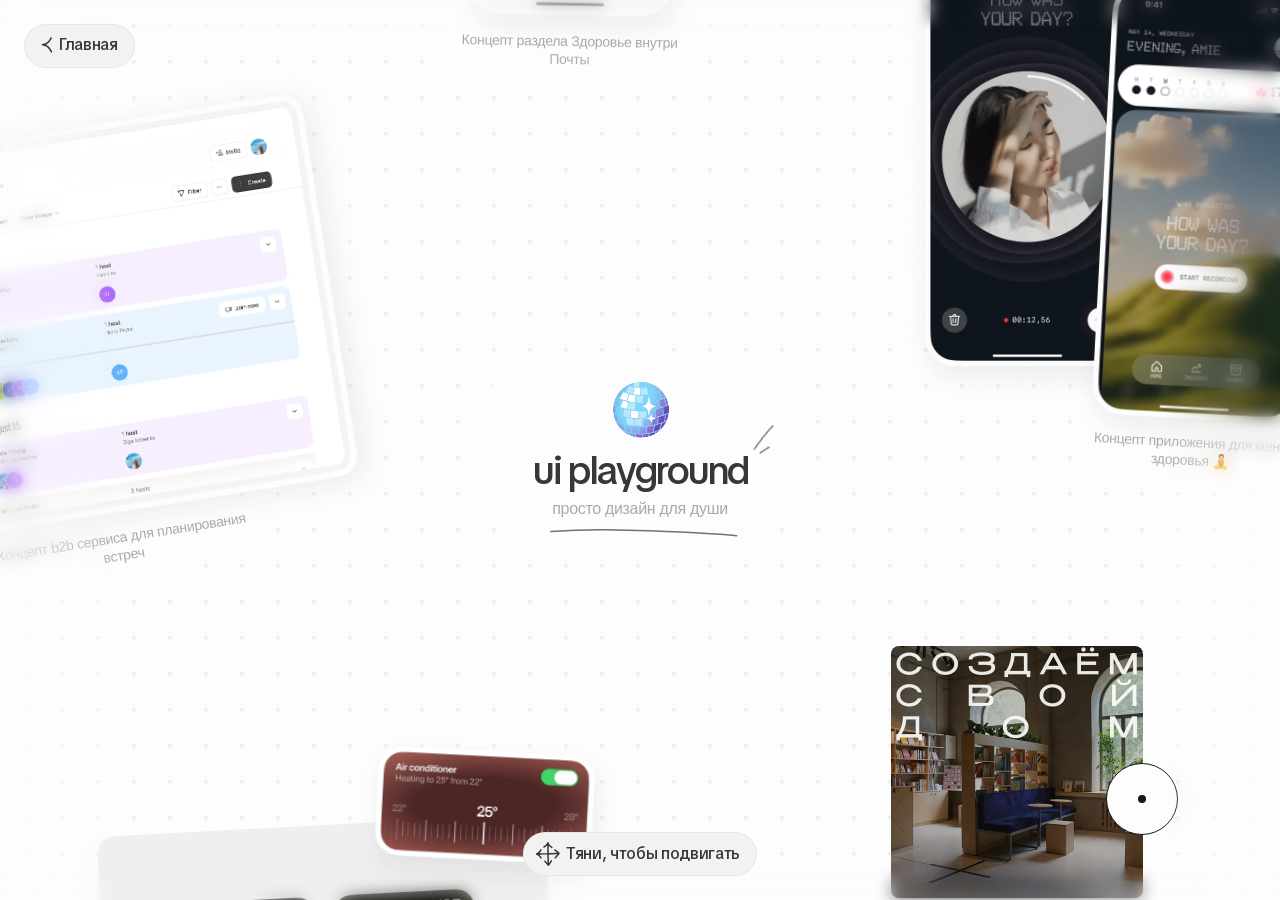
==== commit 676762d7: "Обновлен UI Playground" ====
--- a/playground/index.html
+++ b/playground/index.html
@@ -24,7 +24,7 @@
       <div class="board" data-board>
         <div class="board__canvas" data-board-canvas>
           <div class="board-title" data-board-title>
-            <p class="board-title__name"><span class="board-title__spark" aria-hidden="true">🦜</span><span class="board-title__label">ui playground</span></p>
+            <p class="board-title__name"><span class="board-title__spark" aria-hidden="true">🪩</span><span class="board-title__label">ui playground</span></p>
             <p class="board-title__lead">просто дизайн для души</p>
           </div>
 
--- a/styles.css
+++ b/styles.css
@@ -604,10 +604,11 @@
 }
 
 .menu__button {
+  gap: 1px;
   text-decoration: none;
   border-radius: var(--radius-pill);
   height: 44px;
-  padding: 12px 16px 15px;
+  padding: 12px 16px 13px;
   display: inline-flex;
   align-items: center;
   color: var(--color-text-contrast);
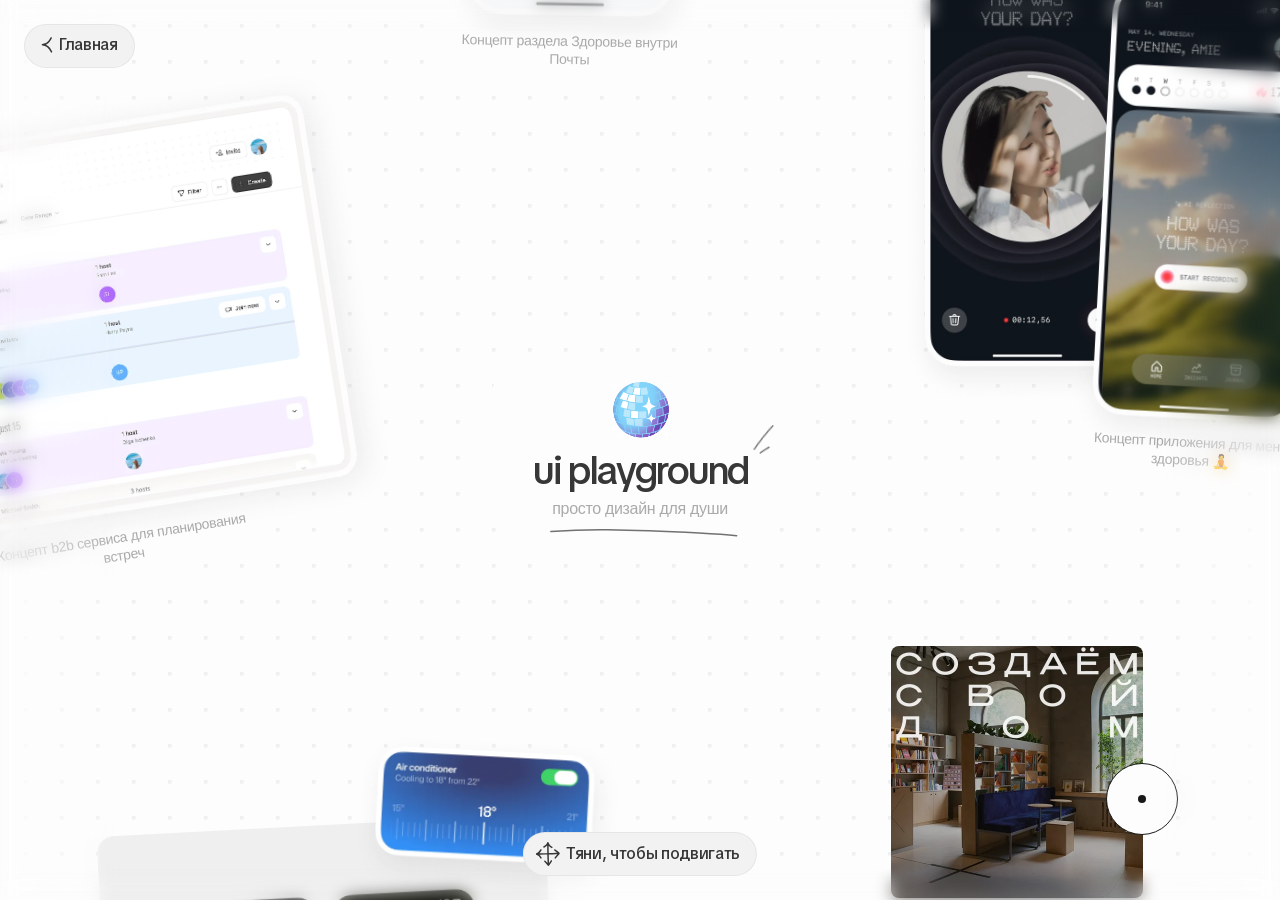
==== commit 54476a63: "Switch the site favicon to a tennis ball emoji. Co-authored-by: Cursor <cursoragent@cursor.com>" ====
--- a/playground/index.html
+++ b/playground/index.html
@@ -4,8 +4,8 @@
     <meta charset="UTF-8" />
     <meta name="viewport" content="width=device-width, initial-scale=1.0" />
     <title>Оля Толмачева / UI playground</title>
-    <link rel="icon" href="../assets/ui/favicon.svg" type="image/svg+xml" />
-    <link rel="icon" href="../assets/ui/favicon.png" type="image/png" sizes="32x32" />
+    <link rel="icon" href="data:image/svg+xml,<svg xmlns=%22http://www.w3.org/2000/svg%22 viewBox=%220 0 100 100%22><text y=%22.9em%22 font-size=%2290%22>🎾</text></svg>" type="image/svg+xml" />
+    <link rel="icon" href="data:image/svg+xml,<svg xmlns=%22http://www.w3.org/2000/svg%22 viewBox=%220 0 100 100%22><text y=%22.9em%22 font-size=%2290%22>🎾</text></svg>" type="image/png" sizes="32x32" />
     <link rel="apple-touch-icon" href="../assets/ui/apple-touch-icon.png" />
     <link rel="stylesheet" href="../styles.css" />
     <link rel="stylesheet" href="../playground.css" />
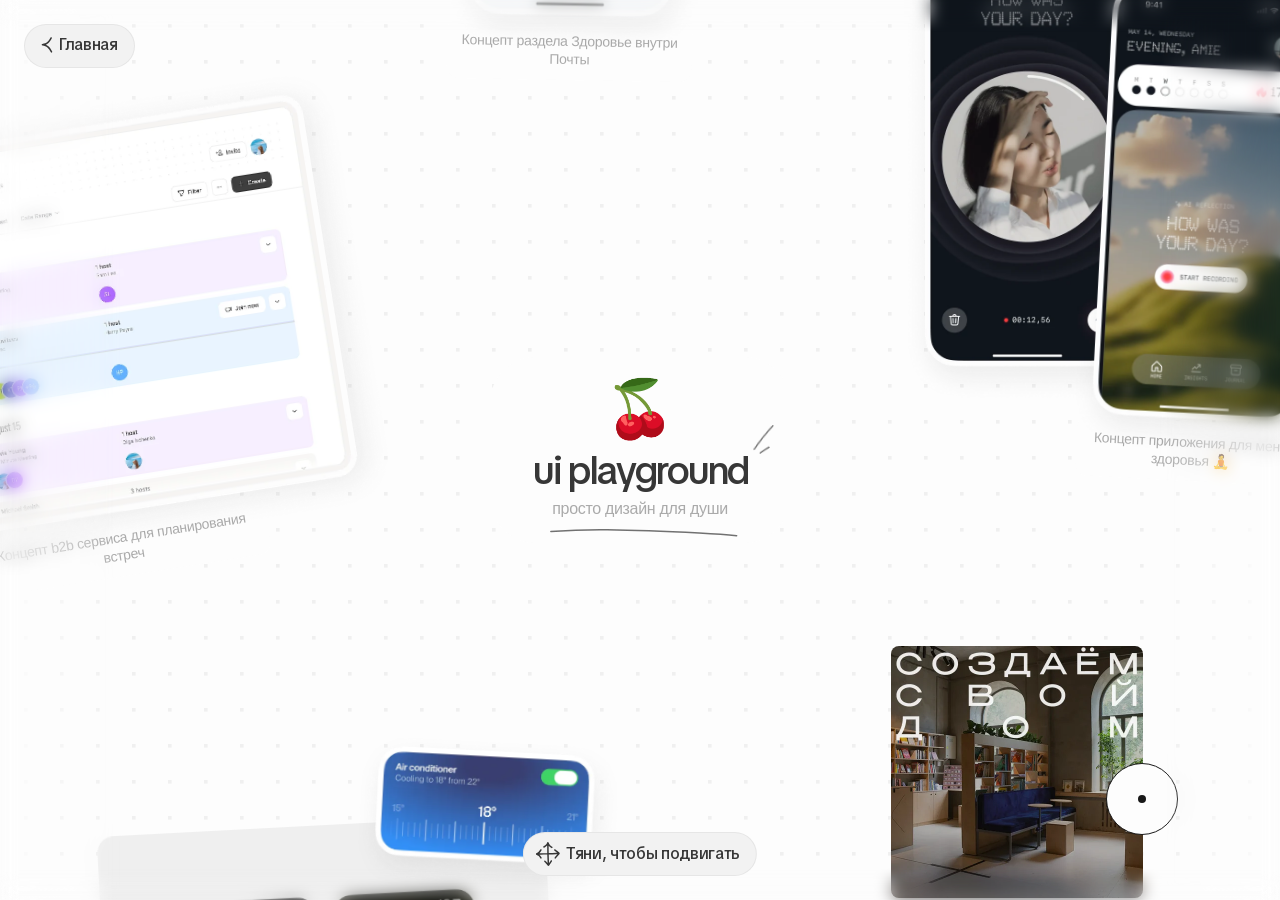
==== commit 163cc086: "Swap the UI Playground title emoji to cherries. Co-authored-by: Cursor <cursoragent@cursor.com>" ====
--- a/playground/index.html
+++ b/playground/index.html
@@ -24,7 +24,7 @@
       <div class="board" data-board>
         <div class="board__canvas" data-board-canvas>
           <div class="board-title" data-board-title>
-            <p class="board-title__name"><span class="board-title__spark" aria-hidden="true">🪩</span><span class="board-title__label">ui playground</span></p>
+            <p class="board-title__name"><span class="board-title__spark" aria-hidden="true">🍒</span><span class="board-title__label">ui playground</span></p>
             <p class="board-title__lead">просто дизайн для души</p>
           </div>
 
